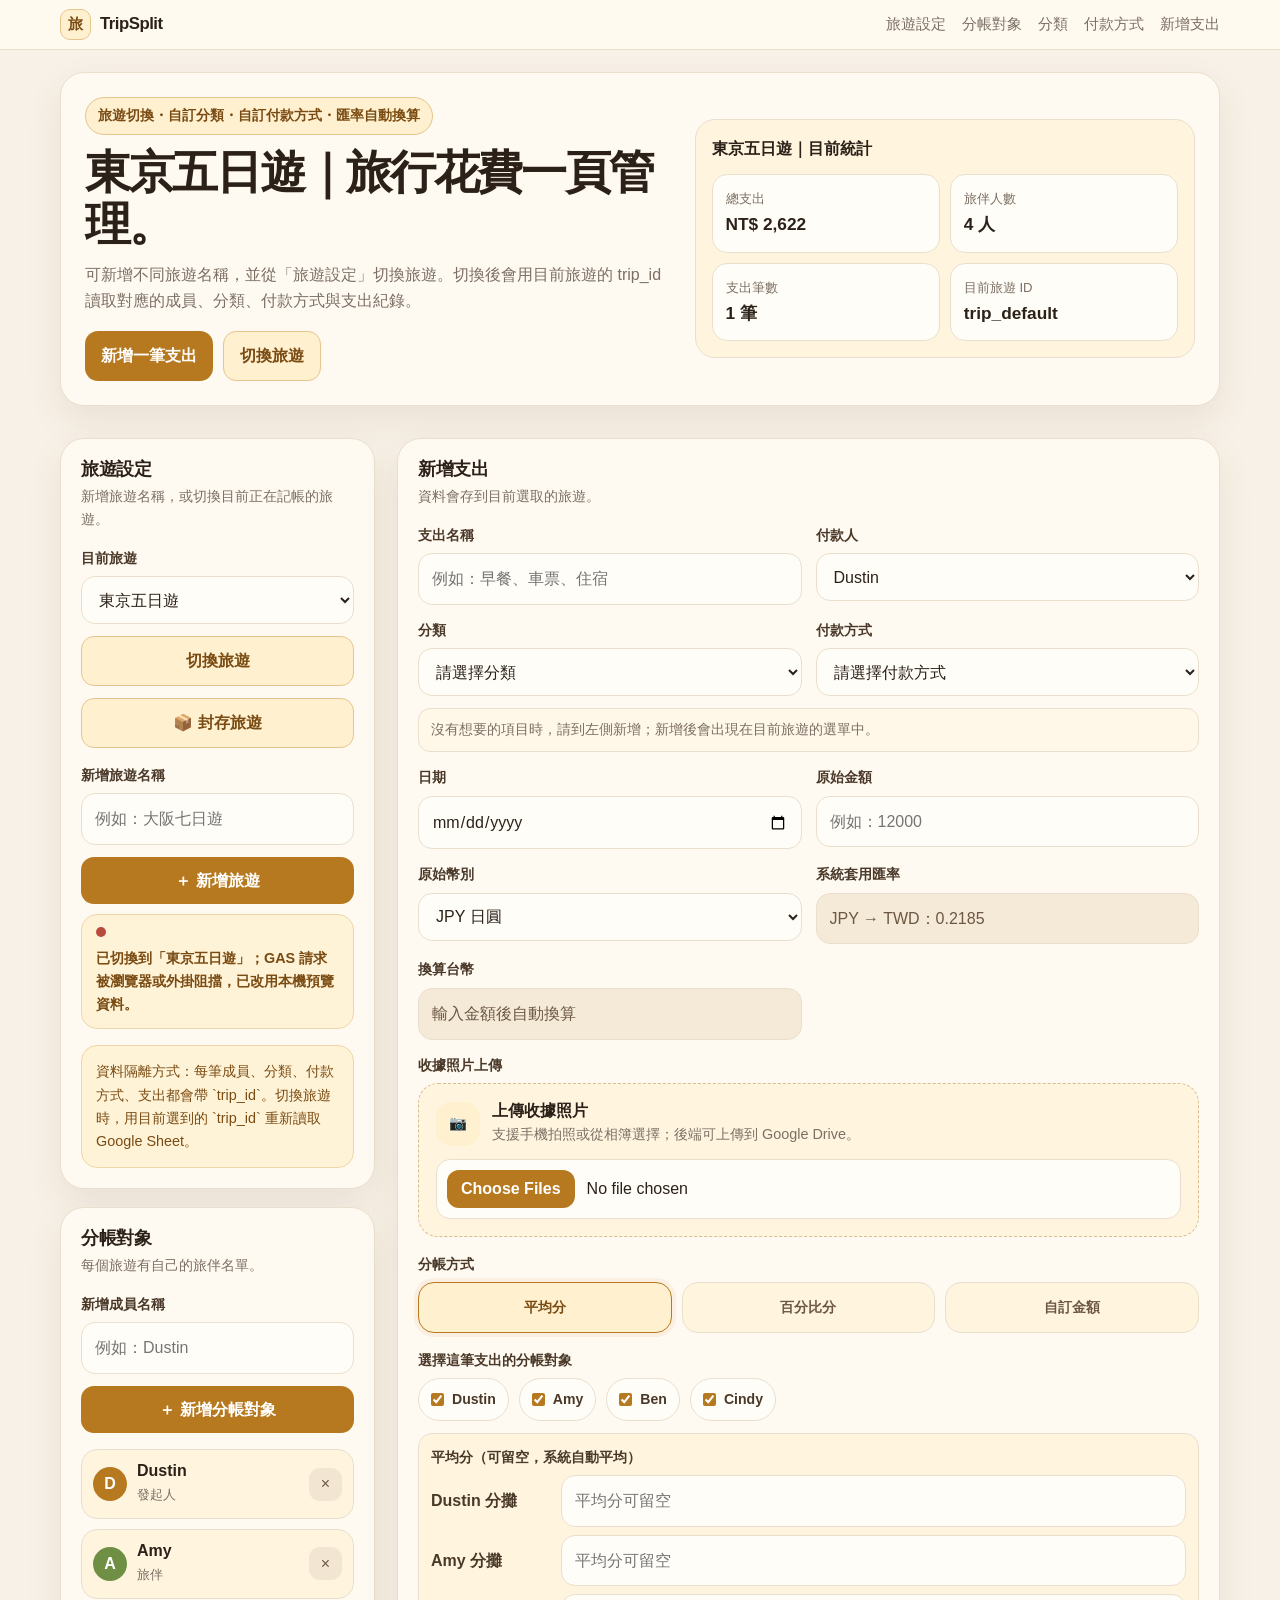
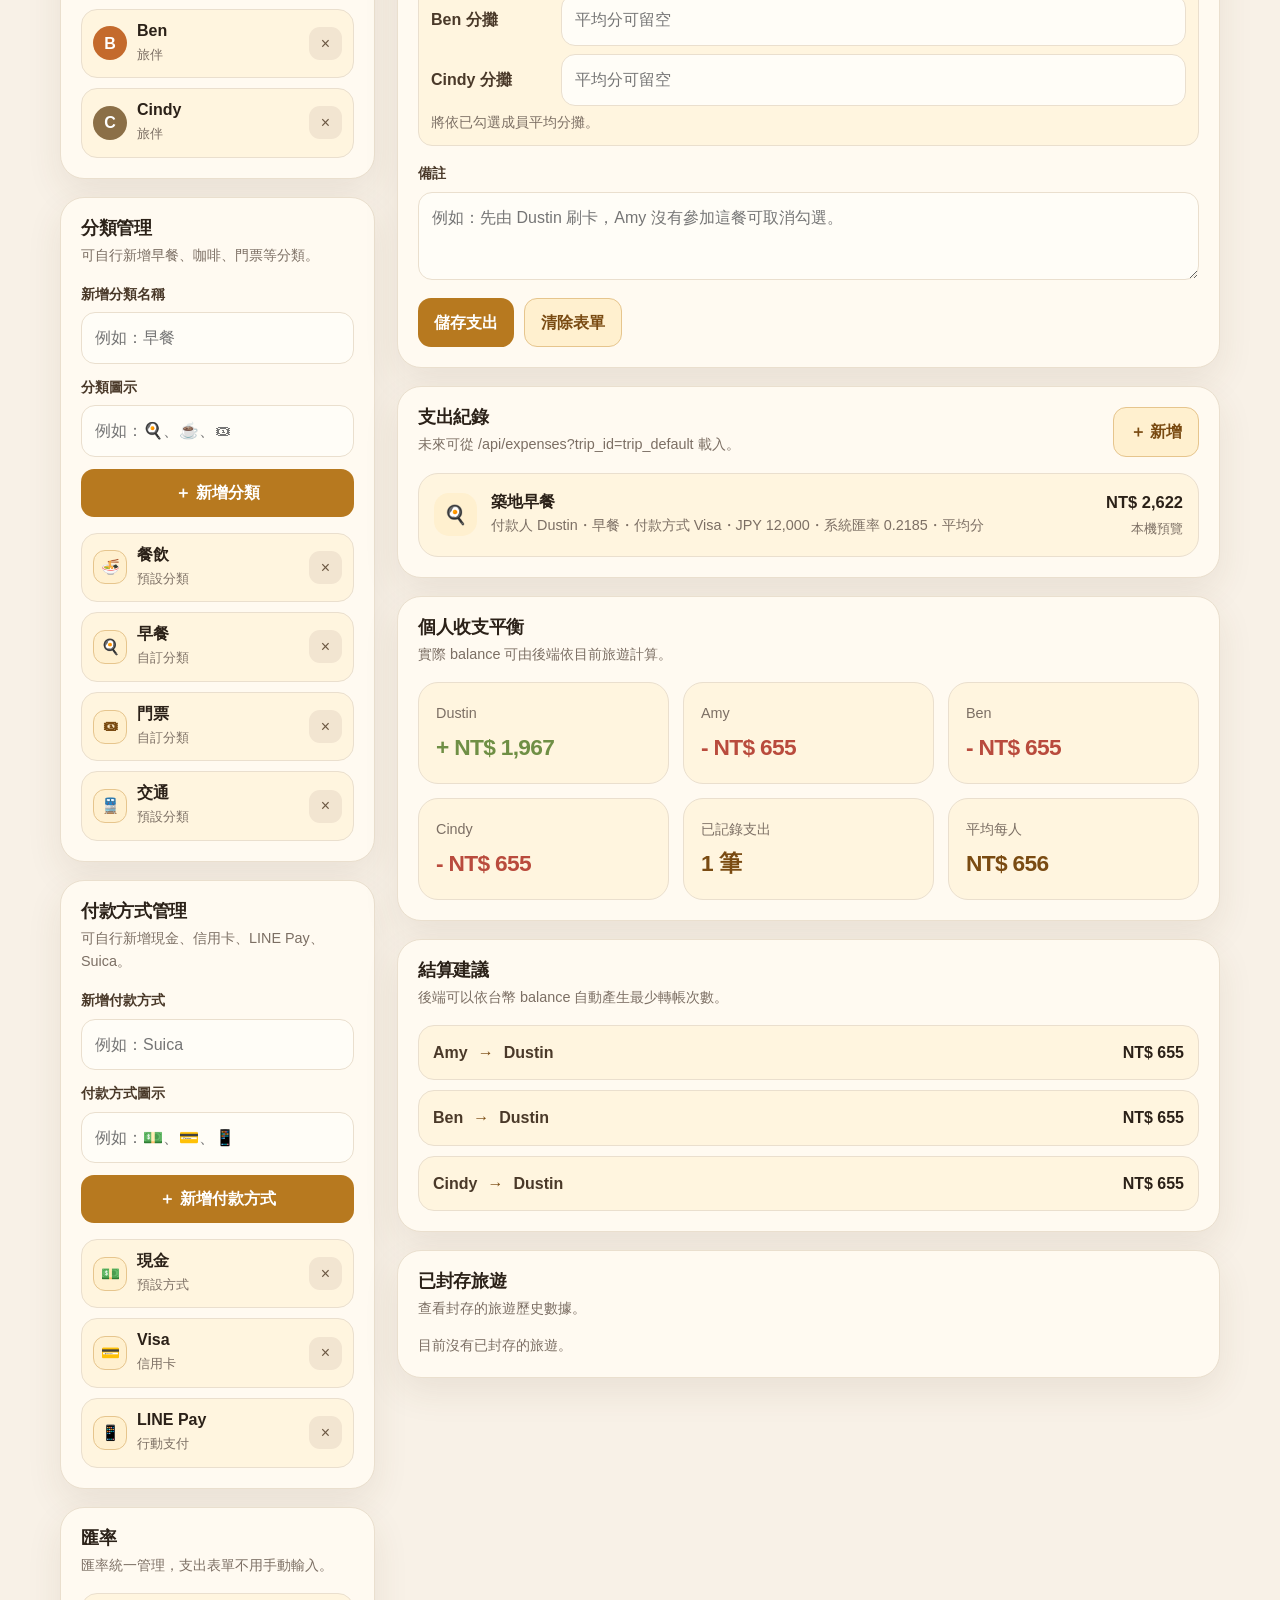
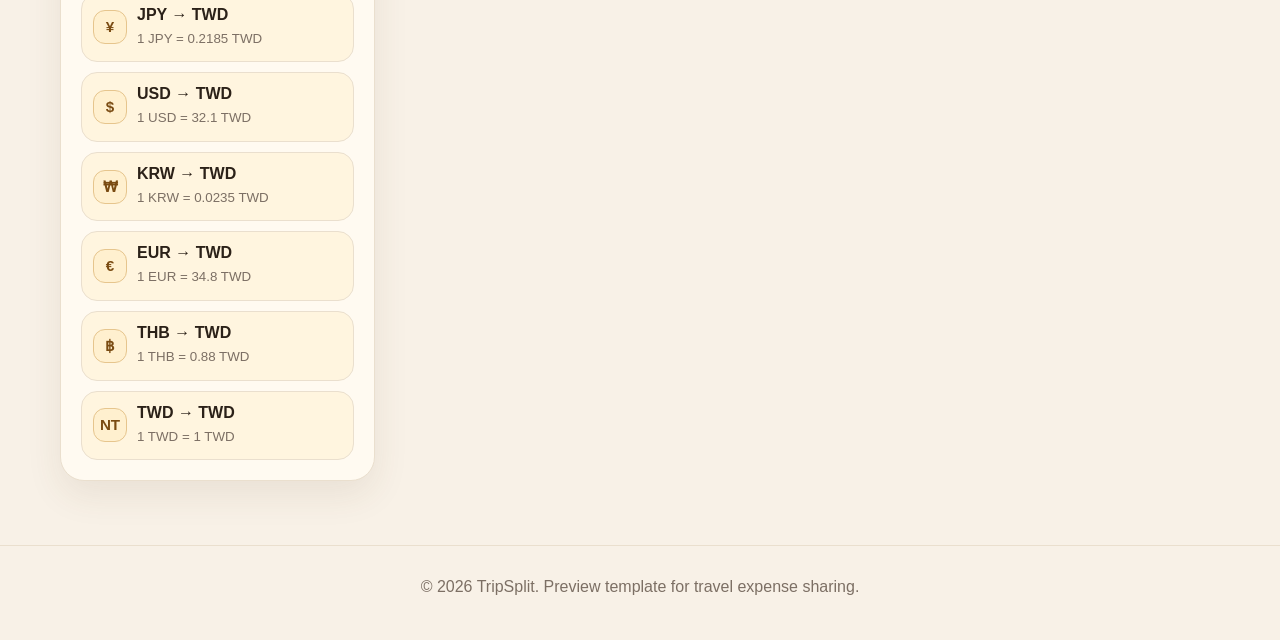
==== TripSplit.html @ 3dfe5d2a "first commit" ====
<!DOCTYPE html>
<html lang="zh-Hant">
<head>
  <meta charset="UTF-8" />
  <meta name="viewport" content="width=device-width, initial-scale=1.0" />
  <title>TripSplit｜旅遊記帳分帳</title>
  <link rel="icon" href="data:image/svg+xml,%3Csvg xmlns='http://www.w3.org/2000/svg' viewBox='0 0 64 64'%3E%3Ctext y='50' font-size='48'%3E%E6%97%85%3C/text%3E%3C/svg%3E" />
  <link rel="stylesheet" href="TripSplit.css?v=1" />
</head>
<body>
  <header class="app-header">
    <div class="container nav">
      <a href="#" class="brand" aria-label="TripSplit 首頁"><span class="brand-icon">旅</span><span>TripSplit</span></a>
      <nav class="nav-links" aria-label="主要導覽">
        <a href="#trip-settings">旅遊設定</a>
        <a href="#members">分帳對象</a>
        <a href="#categories">分類</a>
        <a href="#payment-methods">付款方式</a>
        <a href="#expense-form">新增支出</a>
      </nav>
    </div>
  </header>

  <main>
    <section class="hero">
      <div class="container">
        <div class="hero-card">
          <div>
            <div class="eyebrow">旅遊切換・自訂分類・自訂付款方式・匯率自動換算</div>
            <h1 id="hero-title">東京五日遊｜旅行花費一頁管理。</h1>
            <p>可新增不同旅遊名稱，並從「旅遊設定」切換旅遊。切換後會用目前旅遊的 trip_id 讀取對應的成員、分類、付款方式與支出紀錄。</p>
            <div class="actions">
              <a class="btn btn-primary" href="#expense-form">新增一筆支出</a>
              <a class="btn btn-soft" href="#trip-settings">切換旅遊</a>
            </div>
          </div>

          <aside class="trip-summary" aria-label="旅遊總覽">
            <h2 id="summary-trip-title">東京五日遊｜目前統計</h2>
            <div class="summary-grid">
              <div class="summary-item"><span>總支出</span><strong id="summary-total">NT$ 0</strong></div>
              <div class="summary-item"><span>旅伴人數</span><strong id="summary-member-count">0 人</strong></div>
              <div class="summary-item"><span>支出筆數</span><strong id="summary-count">0 筆</strong></div>
              <div class="summary-item"><span>目前旅遊 ID</span><strong id="summary-trip-id">trip_default</strong></div>
            </div>
          </aside>
        </div>
      </div>
    </section>

    <div class="container main-layout">
      <aside class="sidebar">
        <section class="card" id="trip-settings">
          <div class="card-header">
            <div class="card-title">
              <h2>旅遊設定</h2>
              <p>新增旅遊名稱，或切換目前正在記帳的旅遊。</p>
            </div>
          </div>
          <div class="card-body">
            <form class="stack-form" id="trip-switch-form">
              <div class="field">
                <label for="trip-select">目前旅遊</label>
                <select id="trip-select"></select>
              </div>
              <button class="btn btn-soft btn-block" type="submit">切換旅遊</button>
            </form>

            <div class="actions" style="margin-top:12px; gap: 8px;">
              <button id="archive-trip-btn" class="btn btn-soft" type="button" style="flex: 1;">📦 封存旅遊</button>
            </div>

            <form class="stack-form" id="trip-create-form" style="margin-top:16px;">
              <div class="field">
                <label for="new-trip-name">新增旅遊名稱</label>
                <input id="new-trip-name" type="text" placeholder="例如：大阪七日遊" autocomplete="off" />
              </div>
              <button class="btn btn-primary btn-block" type="submit">＋ 新增旅遊</button>
            </form>

            <div class="notice" id="sync-status"><span class="status-dot"></span>正在準備旅遊資料...</div>
            <div class="backend-note">資料隔離方式：每筆成員、分類、付款方式、支出都會帶 `trip_id`。切換旅遊時，用目前選到的 `trip_id` 重新讀取 Google Sheet。</div>
          </div>
        </section>

        <section class="card" id="members">
          <div class="card-header"><div class="card-title"><h2>分帳對象</h2><p>每個旅遊有自己的旅伴名單。</p></div></div>
          <div class="card-body">
            <form class="stack-form" id="member-form">
              <div class="field"><label for="member-name">新增成員名稱</label><input id="member-name" type="text" placeholder="例如：Dustin" autocomplete="off" /></div>
              <button class="btn btn-primary btn-block" type="submit">＋ 新增分帳對象</button>
            </form>
            <div class="item-list" id="member-list"></div>
          </div>
        </section>

        <section class="card" id="categories">
          <div class="card-header"><div class="card-title"><h2>分類管理</h2><p>可自行新增早餐、咖啡、門票等分類。</p></div></div>
          <div class="card-body">
            <form class="stack-form" id="category-form">
              <div class="field"><label for="new-category-name">新增分類名稱</label><input id="new-category-name" type="text" placeholder="例如：早餐" autocomplete="off" /></div>
              <div class="field"><label for="new-category-icon">分類圖示</label><input id="new-category-icon" type="text" placeholder="例如：🍳、☕、🎟" maxlength="4" /></div>
              <button class="btn btn-primary btn-block" type="submit">＋ 新增分類</button>
            </form>
            <div class="item-list" id="category-list"></div>
          </div>
        </section>

        <section class="card" id="payment-methods">
          <div class="card-header"><div class="card-title"><h2>付款方式管理</h2><p>可自行新增現金、信用卡、LINE Pay、Suica。</p></div></div>
          <div class="card-body">
            <form class="stack-form" id="payment-form">
              <div class="field"><label for="new-payment-name">新增付款方式</label><input id="new-payment-name" type="text" placeholder="例如：Suica" autocomplete="off" /></div>
              <div class="field"><label for="new-payment-icon">付款方式圖示</label><input id="new-payment-icon" type="text" placeholder="例如：💵、💳、📱" maxlength="4" /></div>
              <button class="btn btn-primary btn-block" type="submit">＋ 新增付款方式</button>
            </form>
            <div class="item-list" id="payment-list"></div>
          </div>
        </section>

        <section class="card">
          <div class="card-header"><div class="card-title"><h3>匯率</h3><p>匯率統一管理，支出表單不用手動輸入。</p></div></div>
          <div class="card-body"><div class="item-list" id="rate-list"></div></div>
        </section>
      </aside>

      <section class="content-stack">
        <section class="card" id="expense-form">
          <div class="card-header"><div class="card-title"><h2>新增支出</h2><p>資料會存到目前選取的旅遊。</p></div></div>
          <div class="card-body">
            <form id="expense-create-form" enctype="multipart/form-data">
              <div class="form-grid">
                <div class="field"><label for="expense-title">支出名稱</label><input id="expense-title" type="text" placeholder="例如：早餐、車票、住宿" required /></div>
                <div class="field"><label for="paid-by">付款人</label><select id="paid-by" required></select></div>
                <div class="field"><label for="category-id">分類</label><select id="category-id" required></select></div>
                <div class="field"><label for="payment-method-id">付款方式</label><select id="payment-method-id" required></select></div>
                <div class="inline-help">沒有想要的項目時，請到左側新增；新增後會出現在目前旅遊的選單中。</div>
                <div class="field"><label for="expense-date">日期</label><input id="expense-date" type="date" /></div>
                <div class="field"><label for="amount-original">原始金額</label><input id="amount-original" type="number" min="0" step="0.01" placeholder="例如：12000" required /></div>
                <div class="field">
                  <label for="expense-currency">原始幣別</label>
                  <select id="expense-currency" required><option value="JPY">JPY 日圓</option><option value="USD">USD 美元</option><option value="KRW">KRW 韓元</option><option value="EUR">EUR 歐元</option><option value="THB">THB 泰銖</option><option value="TWD">TWD 新台幣</option></select>
                </div>
                <div class="field"><label for="rate-preview">系統套用匯率</label><input id="rate-preview" type="text" readonly /></div>
                <div class="field"><label for="amount-twd">換算台幣</label><input id="amount-twd" type="text" readonly /></div>
                <div class="field full">
                  <label for="receipt-files">收據照片上傳</label>
                  <div class="upload-box">
                    <div class="upload-head"><span class="upload-icon">📷</span><div><strong>上傳收據照片</strong><span>支援手機拍照或從相簿選擇；後端可上傳到 Google Drive。</span></div></div>
                    <input id="receipt-files" type="file" accept="image/*" capture="environment" multiple />
                    <div class="receipt-preview" id="receipt-preview"></div>
                  </div>
                </div>
              </div>

              <div class="field full" style="margin-top:16px;">
                <label>分帳方式</label>
                <div class="split-type">
                  <label class="radio-card"><input type="radio" name="split_type" value="平均分" checked /><span>平均分</span></label>
                  <label class="radio-card"><input type="radio" name="split_type" value="百分比分" /><span>百分比分</span></label>
                  <label class="radio-card"><input type="radio" name="split_type" value="自訂金額" /><span>自訂金額</span></label>
                </div>
              </div>

              <div class="field full" style="margin-top:16px;">
                <label>選擇這筆支出的分帳對象</label>
                <div class="participant-options" id="participant-options"></div>
              </div>

              <div class="field full split-config" id="split-config" style="margin-top:12px; display:none;"></div>

              <div class="field full" style="margin-top:16px;"><label for="note">備註</label><textarea id="note" placeholder="例如：先由 Dustin 刷卡，Amy 沒有參加這餐可取消勾選。"></textarea></div>
              <div class="actions" style="margin-top:18px;"><button class="btn btn-primary" type="submit">儲存支出</button><button class="btn btn-soft" type="reset">清除表單</button></div>
            </form>
          </div>
        </section>

        <section class="card" id="expenses">
          <div class="card-header"><div class="card-title"><h2>支出紀錄</h2><p id="expense-list-subtitle">未來可從 /api/expenses?trip_id=... 載入。</p></div><a class="btn btn-soft" href="#expense-form">＋ 新增</a></div>
          <div class="card-body"><div class="expense-list" id="expense-list"></div></div>
        </section>

        <section class="card" id="balances">
          <div class="card-header"><div class="card-title"><h2>個人收支平衡</h2><p>實際 balance 可由後端依目前旅遊計算。</p></div></div>
          <div class="card-body">
            <div class="balance-grid member-balance-grid" id="balance-grid"></div>
          </div>
        </section>

        <section class="card" id="settlements">
          <div class="card-header"><div class="card-title"><h2>結算建議</h2><p>後端可以依台幣 balance 自動產生最少轉帳次數。</p></div></div>
          <div class="card-body"><div class="settlement-list" id="settlement-list"></div></div>
        </section>

        <section class="card" id="archived-trips">
          <div class="card-header"><div class="card-title"><h2>已封存旅遊</h2><p>查看封存的旅遊歷史數據。</p></div></div>
          <div class="card-body">
            <div class="item-list" id="archived-trips-list"></div>
          </div>
        </section>
      </section>
    </div>
  </main>

  <footer class="footer"><div class="container">© 2026 TripSplit. Preview template for travel expense sharing.</div></footer>

  <div class="receipt-modal" id="receipt-modal" aria-hidden="true" role="dialog" aria-label="收據照片預覽">
    <div class="receipt-modal-backdrop" data-close-receipt-modal="true"></div>
    <div class="receipt-modal-panel" role="document">
      <button class="receipt-modal-close" type="button" data-close-receipt-modal="true" aria-label="關閉照片">×</button>
      <img id="receipt-modal-image" src="" alt="收據照片" />
      <div class="receipt-modal-actions">
        <a id="receipt-modal-open-link" class="btn btn-soft" href="#" target="_blank" rel="noopener noreferrer">在新分頁開啟</a>
      </div>
    </div>
  </div>

  <script src="TripSplit.js?v=1"></script>
</body>
</html>
---- TripSplit.css ----
:root {
  --bg: #f8f1e7;
  --card: #fffaf1;
  --card-strong: #fff5df;
  --text: #2b2118;
  --muted: #7c6f64;
  --line: #eadfce;
  --primary: #b7791f;
  --primary-dark: #7a4b12;
  --primary-soft: #fff0cf;
  --green: #6f8f45;
  --orange: #c46a2c;
  --red: #b94b3d;
  --white: #fffdf7;
  --shadow: 0 14px 36px rgba(92, 64, 32, 0.09);
  --radius-lg: 24px;
}

* { box-sizing: border-box; margin: 0; padding: 0; }
html { scroll-behavior: smooth; }
body {
  font-family: -apple-system, BlinkMacSystemFont, "Segoe UI", "Noto Sans TC", "Microsoft JhengHei", sans-serif;
  background: var(--bg);
  color: var(--text);
  line-height: 1.6;
}
a { color: inherit; text-decoration: none; }
button, input, select, textarea { font: inherit; }
button { cursor: pointer; border: 0; }
.container { width: min(1160px, 92%); margin: 0 auto; }

.app-header {
  position: sticky;
  top: 0;
  z-index: 20;
  background: rgba(255, 250, 241, 0.94);
  border-bottom: 1px solid var(--line);
  backdrop-filter: blur(12px);
}
.nav { display: flex; align-items: center; justify-content: space-between; gap: 16px; padding: 9px 0; }
.brand { display: flex; align-items: center; gap: 9px; font-weight: 900; letter-spacing: -0.03em; font-size: 1.05rem; }
.brand-icon {
  width: 31px; height: 31px; display: grid; place-items: center; border-radius: 10px;
  color: var(--primary-dark); background: var(--primary-soft); border: 1px solid #e6c58d; font-size: 0.92rem;
}
.nav-links { display: flex; align-items: center; gap: 16px; color: var(--muted); font-size: 0.92rem; }
.nav-links a:hover { color: var(--primary-dark); }

.hero { padding: 22px 0 12px; }
.hero-card {
  display: grid; grid-template-columns: 1.08fr 0.92fr; gap: 22px; align-items: center;
  padding: 24px; border-radius: var(--radius-lg); background: var(--card); border: 1px solid var(--line); box-shadow: var(--shadow);
}
.eyebrow {
  display: inline-flex; align-items: center; gap: 8px; padding: 7px 12px; border-radius: 999px;
  background: var(--primary-soft); border: 1px solid #e6c58d; color: var(--primary-dark); font-weight: 900; font-size: 0.86rem; margin-bottom: 12px;
}
.hero h1 { max-width: 680px; font-size: clamp(1.65rem, 4vw, 2.85rem); line-height: 1.13; letter-spacing: -0.05em; margin-bottom: 12px; }
.hero p { max-width: 680px; color: var(--muted); font-size: 1rem; margin-bottom: 18px; }
.actions { display: flex; flex-wrap: wrap; gap: 10px; }

.btn {
  display: inline-flex; align-items: center; justify-content: center; gap: 8px; min-height: 43px; padding: 11px 16px;
  border-radius: 13px; font-weight: 900; transition: transform 0.2s ease, background 0.2s ease;
}
.btn:hover { transform: translateY(-1px); }
.btn-primary { color: white; background: var(--primary); }
.btn-primary:hover { background: var(--primary-dark); }
.btn-soft { color: var(--primary-dark); background: var(--primary-soft); border: 1px solid #e6c58d; }
.btn-block { width: 100%; }

.trip-summary { background: var(--card-strong); border: 1px solid var(--line); border-radius: 20px; padding: 16px; }
.trip-summary h2 { font-size: 1rem; margin-bottom: 12px; }
.summary-grid { display: grid; grid-template-columns: repeat(2, 1fr); gap: 10px; }
.summary-item { padding: 13px; border-radius: 15px; background: var(--white); border: 1px solid var(--line); }
.summary-item span { display: block; color: var(--muted); font-size: 0.82rem; margin-bottom: 2px; }
.summary-item strong { font-size: 1.08rem; }

.main-layout { display: grid; grid-template-columns: 315px 1fr; gap: 22px; padding: 20px 0 64px; align-items: start; }
.sidebar, .content-stack { display: grid; gap: 18px; }
.card { background: var(--card); border: 1px solid var(--line); border-radius: var(--radius-lg); box-shadow: var(--shadow); }
.card-header { display: flex; align-items: flex-start; justify-content: space-between; gap: 16px; padding: 20px 20px 0; margin-bottom: 16px; }
.card-title h2, .card-title h3 { font-size: 1.1rem; line-height: 1.25; letter-spacing: -0.02em; }
.card-title p { color: var(--muted); font-size: 0.9rem; margin-top: 4px; }
.card-body { padding: 0 20px 20px; }

.form-grid { display: grid; grid-template-columns: repeat(2, minmax(0, 1fr)); gap: 14px; align-items: start; }
.form-grid-3 { display: grid; grid-template-columns: repeat(3, minmax(0, 1fr)); gap: 14px; }
.field { display: grid; gap: 7px; min-width: 0; }
.field.full { grid-column: 1 / -1; }
label { color: #4a3929; font-weight: 900; font-size: 0.88rem; }
input, select, textarea {
  width: 100%; min-height: 48px; border: 1px solid var(--line); border-radius: 14px; background: var(--white);
  color: var(--text); padding: 12px 13px; outline: none; transition: border-color 0.2s ease, box-shadow 0.2s ease;
}
input[readonly] { background: #f5ead8; color: #6b5742; cursor: not-allowed; }
textarea { resize: vertical; min-height: 88px; }
input:focus, select:focus, textarea:focus { border-color: var(--primary); box-shadow: 0 0 0 4px rgba(183, 121, 31, 0.14); }
input[type="file"] { padding: 10px; background: var(--white); }
input[type="file"]::file-selector-button {
  margin-right: 12px; border: 0; border-radius: 12px; padding: 10px 14px; color: white; background: var(--primary); font-weight: 900; cursor: pointer;
}
.field-hint { color: var(--muted); font-size: 0.85rem; line-height: 1.5; }
.inline-help {
  grid-column: 1 / -1; margin-top: -2px; padding: 10px 12px; border-radius: 12px; background: #fff7e8;
  border: 1px solid var(--line); color: var(--muted); font-size: 0.85rem;
}

.stack-form { display: grid; gap: 12px; }
.item-list { display: grid; gap: 10px; margin-top: 16px; }
.list-row {
  display: flex; align-items: center; justify-content: space-between; gap: 12px; padding: 11px;
  border: 1px solid var(--line); border-radius: 16px; background: var(--card-strong);
}
.list-info { display: flex; align-items: center; gap: 10px; min-width: 0; }
.avatar, .mini-icon {
  flex: 0 0 auto; width: 34px; height: 34px; display: grid; place-items: center; border-radius: 50%; color: white; font-weight: 900; background: var(--primary);
}
.mini-icon { border-radius: 12px; color: var(--primary-dark); background: var(--primary-soft); border: 1px solid #e6c58d; font-size: 0.95rem; }
.avatar.green { background: var(--green); }
.avatar.orange { background: var(--orange); }
.avatar.purple { background: #8b6f47; }
.list-info strong { display: block; line-height: 1.25; }
.list-info small { color: var(--muted); }
.icon-btn { width: 33px; height: 33px; border-radius: 11px; display: grid; place-items: center; background: #f2e5d1; color: #6b5742; }
.icon-btn:hover { background: #f3d6cf; color: var(--red); }

.split-type { display: grid; grid-template-columns: repeat(3, 1fr); gap: 10px; }
.radio-card { position: relative; }
.radio-card input { position: absolute; opacity: 0; pointer-events: none; }
.radio-card span {
  display: block; height: 100%; padding: 13px; border: 1px solid var(--line); border-radius: 16px;
  background: var(--card-strong); font-weight: 900; text-align: center; color: #6b5742;
}
.radio-card input:checked + span { border-color: var(--primary); background: var(--primary-soft); color: var(--primary-dark); box-shadow: 0 0 0 4px rgba(183, 121, 31, 0.08); }
.participant-options { display: flex; flex-wrap: wrap; gap: 10px; }
.check-chip {
  display: inline-flex; align-items: center; gap: 8px; border-radius: 999px; border: 1px solid var(--line);
  background: var(--white); color: #4a3929; padding: 9px 12px; font-weight: 900; font-size: 0.88rem; cursor: pointer;
}
.check-chip input { width: auto; min-height: auto; accent-color: var(--primary); box-shadow: none; }

.split-config {
  padding: 12px;
  border: 1px solid var(--line);
  border-radius: 14px;
  background: var(--card-strong);
}
.split-input-grid { display: grid; gap: 8px; }
.split-input-row {
  display: grid;
  grid-template-columns: 120px 1fr;
  align-items: center;
  gap: 10px;
}
.split-input-row span { font-weight: 900; color: #4a3929; }

.upload-box { display: grid; gap: 12px; padding: 17px; border: 1.5px dashed #d9bd8f; border-radius: 20px; background: var(--card-strong); }
.upload-head { display: flex; align-items: center; gap: 12px; }
.upload-icon { width: 44px; height: 44px; display: grid; place-items: center; border-radius: 15px; color: var(--primary-dark); background: var(--primary-soft); font-size: 1.25rem; }
.upload-head strong { display: block; color: var(--text); line-height: 1.25; }
.upload-head span { color: var(--muted); font-size: 0.9rem; }
.receipt-preview { display: none; gap: 10px; flex-wrap: wrap; }
.receipt-preview-item {
  position: relative;
  width: 86px;
  height: 86px;
}
.receipt-preview img { width: 86px; height: 86px; object-fit: cover; border-radius: 14px; border: 1px solid var(--line); background: var(--white); }
.receipt-preview-remove {
  position: absolute;
  top: -6px;
  right: -6px;
  width: 24px;
  height: 24px;
  border-radius: 999px;
  border: 1px solid #d6b07b;
  background: #fff4df;
  color: #7a4b12;
  font-size: 1rem;
  line-height: 1;
  display: grid;
  place-items: center;
  padding: 0;
}
.receipt-preview-remove:hover {
  background: #fbe2d2;
  color: var(--red);
}

.notice {
  display: flex; flex-wrap: wrap; align-items: center; gap: 10px; margin-top: 10px; padding: 12px 14px;
  border-radius: 16px; background: #fff3d7; border: 1px solid #efd6aa; color: #7a4b12; font-size: 0.9rem; font-weight: 900;
}
.status-dot { width: 10px; height: 10px; border-radius: 50%; background: var(--green); }

.expense-list { display: grid; gap: 12px; }
.expense-item {
  display: grid; grid-template-columns: auto 1fr auto; gap: 14px; align-items: center; padding: 15px;
  border: 1px solid var(--line); border-radius: 20px; background: var(--card-strong);
}
.expense-icon { width: 43px; height: 43px; display: grid; place-items: center; border-radius: 15px; color: var(--primary-dark); background: var(--primary-soft); font-size: 1.15rem; }
.expense-meta strong { display: block; line-height: 1.25; }
.expense-meta span { color: var(--muted); font-size: 0.9rem; }
.expense-links { margin-top: 8px; }
.receipt-link {
  display: inline-flex;
  align-items: center;
  gap: 6px;
  padding: 6px 10px;
  border-radius: 10px;
  border: 1px solid #e6c58d;
  background: var(--primary-soft);
  color: var(--primary-dark);
  font-size: 0.84rem;
  font-weight: 900;
}
.receipt-link:hover { background: #ffe8be; }
.expense-amount { text-align: right; }
.expense-amount strong { display: block; font-size: 1.03rem; }
.expense-amount small { color: var(--muted); }

.balance-grid { display: grid; grid-template-columns: repeat(3, 1fr); gap: 14px; }
.member-balance-grid { grid-template-columns: repeat(3, minmax(0, 1fr)); }
.balance-card { padding: 17px; border-radius: 20px; background: var(--card-strong); border: 1px solid var(--line); }
.balance-card span { color: var(--muted); font-size: 0.9rem; }
.balance-card strong { display: block; font-size: 1.42rem; letter-spacing: -0.03em; margin-top: 4px; }
.positive { color: var(--green); }
.negative { color: var(--red); }
.neutral { color: var(--primary-dark); }
.settlement-list { display: grid; gap: 10px; }
.settlement-item {
  display: flex; align-items: center; justify-content: space-between; gap: 12px; padding: 14px;
  border-radius: 16px; background: var(--card-strong); border: 1px solid var(--line);
}
.settlement-route { display: flex; align-items: center; gap: 10px; color: #4a3929; font-weight: 900; }
.arrow { color: var(--primary-dark); }
.backend-note { margin-top: 16px; padding: 14px; border-radius: 16px; background: #fff3d7; border: 1px solid #efd6aa; color: #7a4b12; font-size: 0.9rem; }

.receipt-modal {
  position: fixed;
  inset: 0;
  z-index: 200;
  display: none;
}
.receipt-modal.show { display: block; }
.receipt-modal-backdrop {
  position: absolute;
  inset: 0;
  background: rgba(20, 15, 10, 0.6);
}
.receipt-modal-panel {
  position: relative;
  width: min(92vw, 760px);
  max-height: 90vh;
  margin: 5vh auto;
  border-radius: 20px;
  border: 1px solid var(--line);
  background: var(--card);
  box-shadow: var(--shadow);
  padding: 16px;
  display: grid;
  gap: 12px;
}
.receipt-modal-close {
  justify-self: end;
  width: 36px;
  height: 36px;
  border-radius: 11px;
  background: #f2e5d1;
  color: #6b5742;
  font-size: 1.3rem;
  line-height: 1;
}
.receipt-modal-close:hover { background: #f3d6cf; color: var(--red); }
#receipt-modal-image {
  width: 100%;
  max-height: 66vh;
  object-fit: contain;
  border: 1px solid var(--line);
  border-radius: 14px;
  background: var(--white);
}
.receipt-modal-actions {
  display: flex;
  justify-content: flex-end;
}

.footer { padding: 28px 0 40px; text-align: center; color: var(--muted); border-top: 1px solid var(--line); }

@media (max-width: 980px) {
  .hero-card, .main-layout { grid-template-columns: 1fr; }
  .main-layout { padding-top: 18px; }
  .sidebar { grid-template-columns: repeat(2, 1fr); }
}
@media (max-width: 760px) {
  .nav-links { display: none; }
  .hero-card { padding: 20px; border-radius: 20px; }
  .summary-grid, .form-grid, .form-grid-3, .split-type, .balance-grid, .sidebar { grid-template-columns: 1fr; }
  .expense-item { grid-template-columns: auto 1fr; }
  .expense-amount { grid-column: 1 / -1; text-align: left; padding-left: 57px; }
}
@media (max-width: 460px) {
  .container { width: min(100% - 28px, 1160px); }
  .card-header, .card-body { padding-left: 16px; padding-right: 16px; }
  .actions .btn { width: 100%; }
  .settlement-item { align-items: flex-start; flex-direction: column; }
}
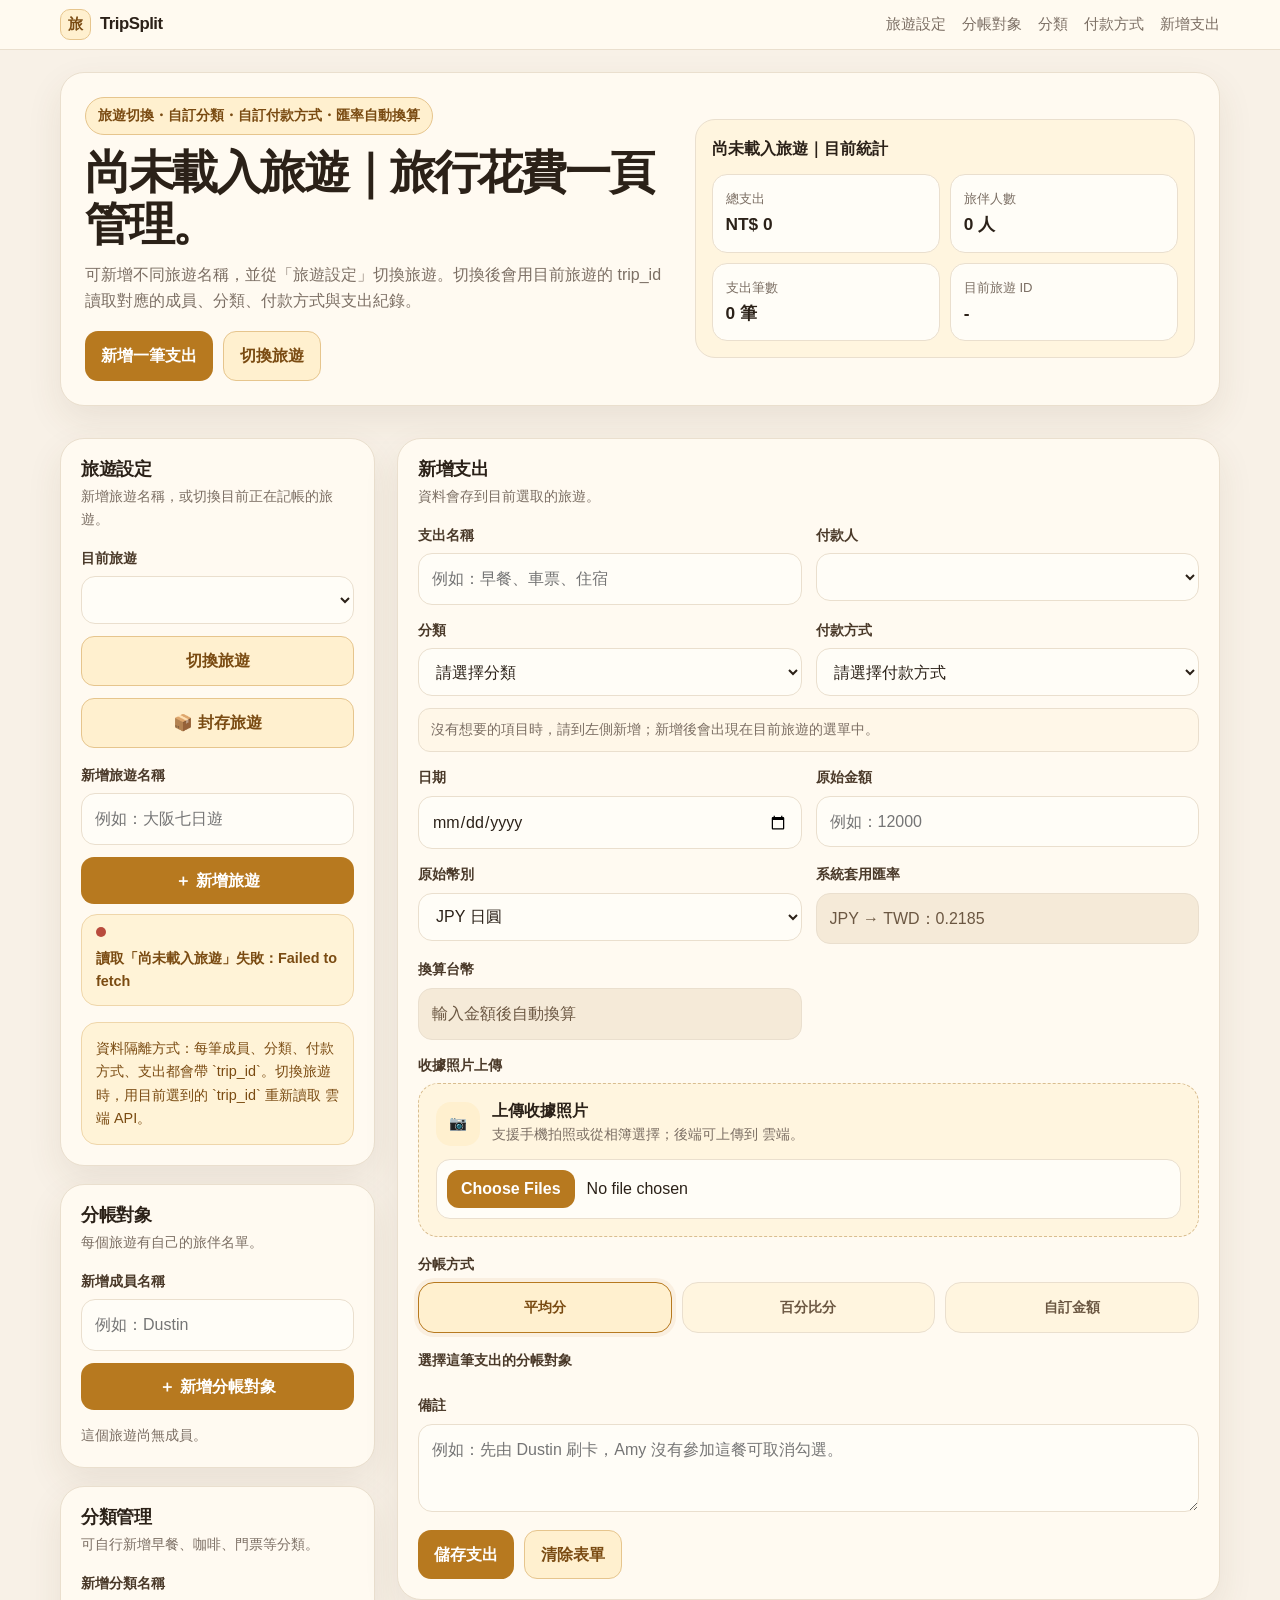
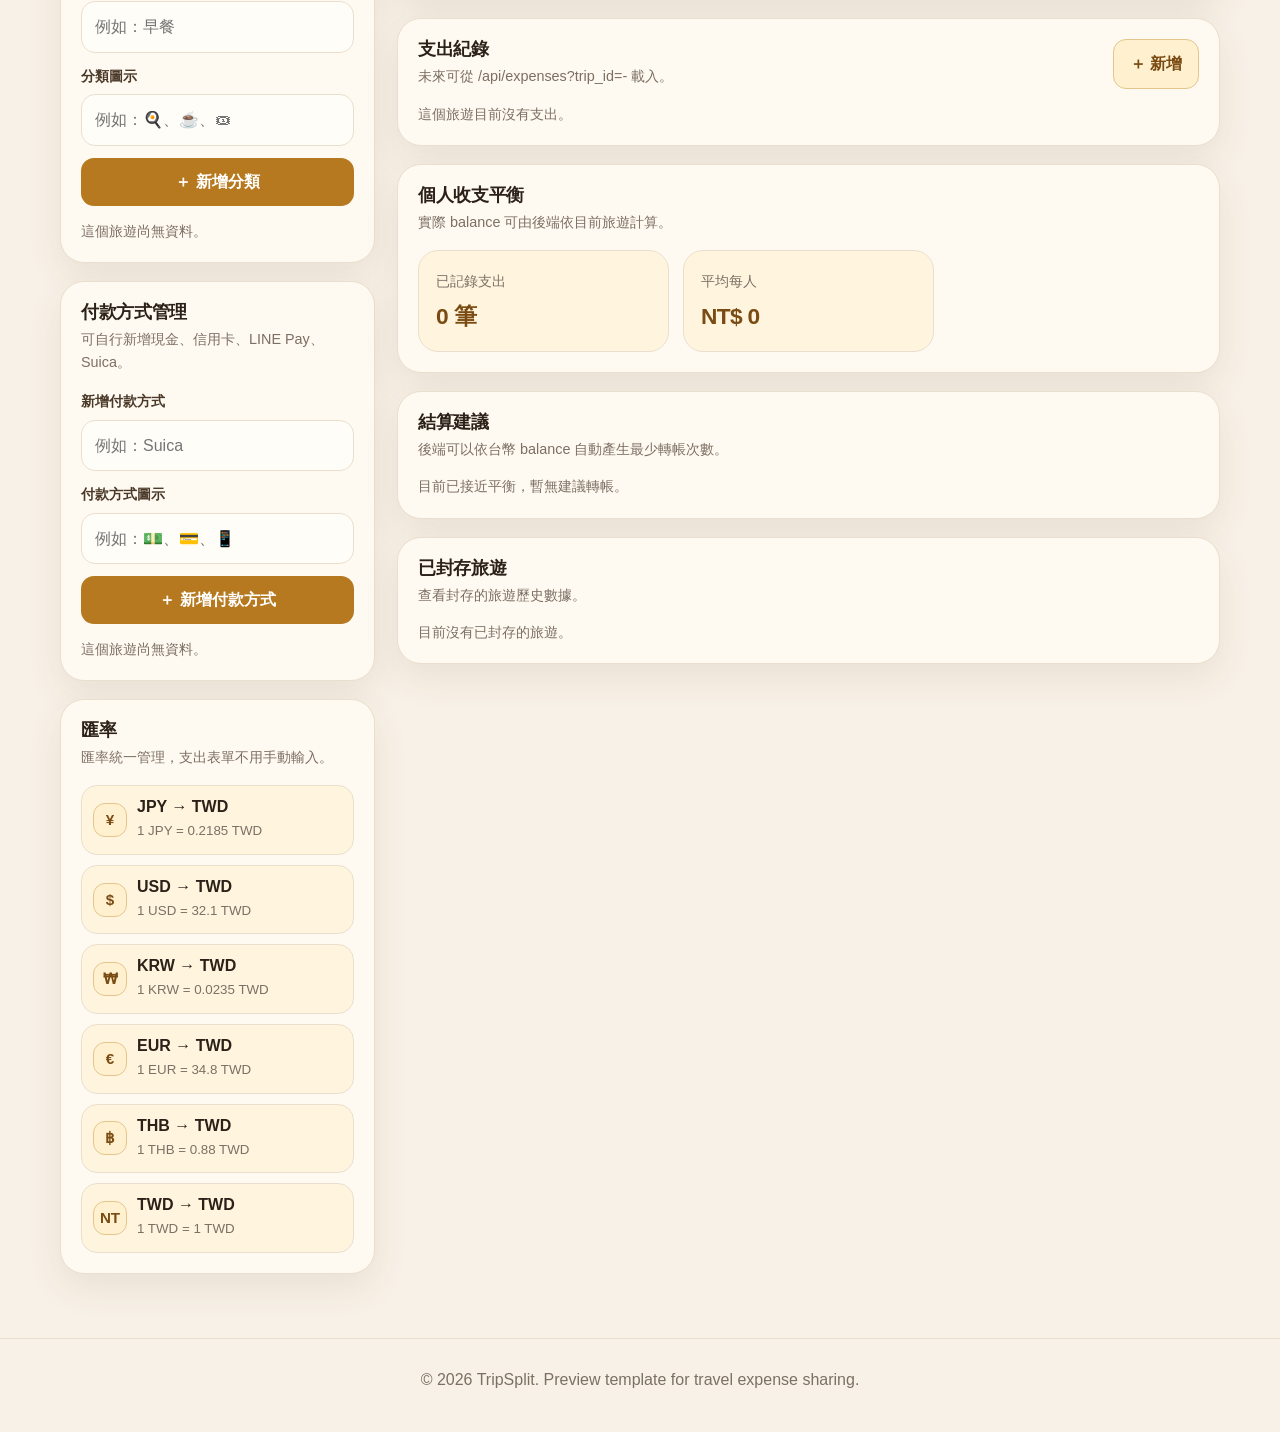
==== commit dc1d1e3f: "切換前端資料來源至 RESTful 雲端 API 全面移除 GAS/JSONP，改用 fetch 呼叫 REST API。重構資料存取流程，支援多種 API 回傳格式，調整欄位命名與錯誤處理。支出收據" ====
--- a/TripSplit.html
+++ b/TripSplit.html
@@ -79,7 +79,7 @@
             </form>
 
             <div class="notice" id="sync-status"><span class="status-dot"></span>正在準備旅遊資料...</div>
-            <div class="backend-note">資料隔離方式：每筆成員、分類、付款方式、支出都會帶 `trip_id`。切換旅遊時，用目前選到的 `trip_id` 重新讀取 Google Sheet。</div>
+            <div class="backend-note">資料隔離方式：每筆成員、分類、付款方式、支出都會帶 `trip_id`。切換旅遊時，用目前選到的 `trip_id` 重新讀取 雲端 API。</div>
           </div>
         </section>
 
@@ -146,7 +146,7 @@
                 <div class="field full">
                   <label for="receipt-files">收據照片上傳</label>
                   <div class="upload-box">
-                    <div class="upload-head"><span class="upload-icon">📷</span><div><strong>上傳收據照片</strong><span>支援手機拍照或從相簿選擇；後端可上傳到 Google Drive。</span></div></div>
+                    <div class="upload-head"><span class="upload-icon">📷</span><div><strong>上傳收據照片</strong><span>支援手機拍照或從相簿選擇；後端可上傳到 雲端。</span></div></div>
                     <input id="receipt-files" type="file" accept="image/*" capture="environment" multiple />
                     <div class="receipt-preview" id="receipt-preview"></div>
                   </div>
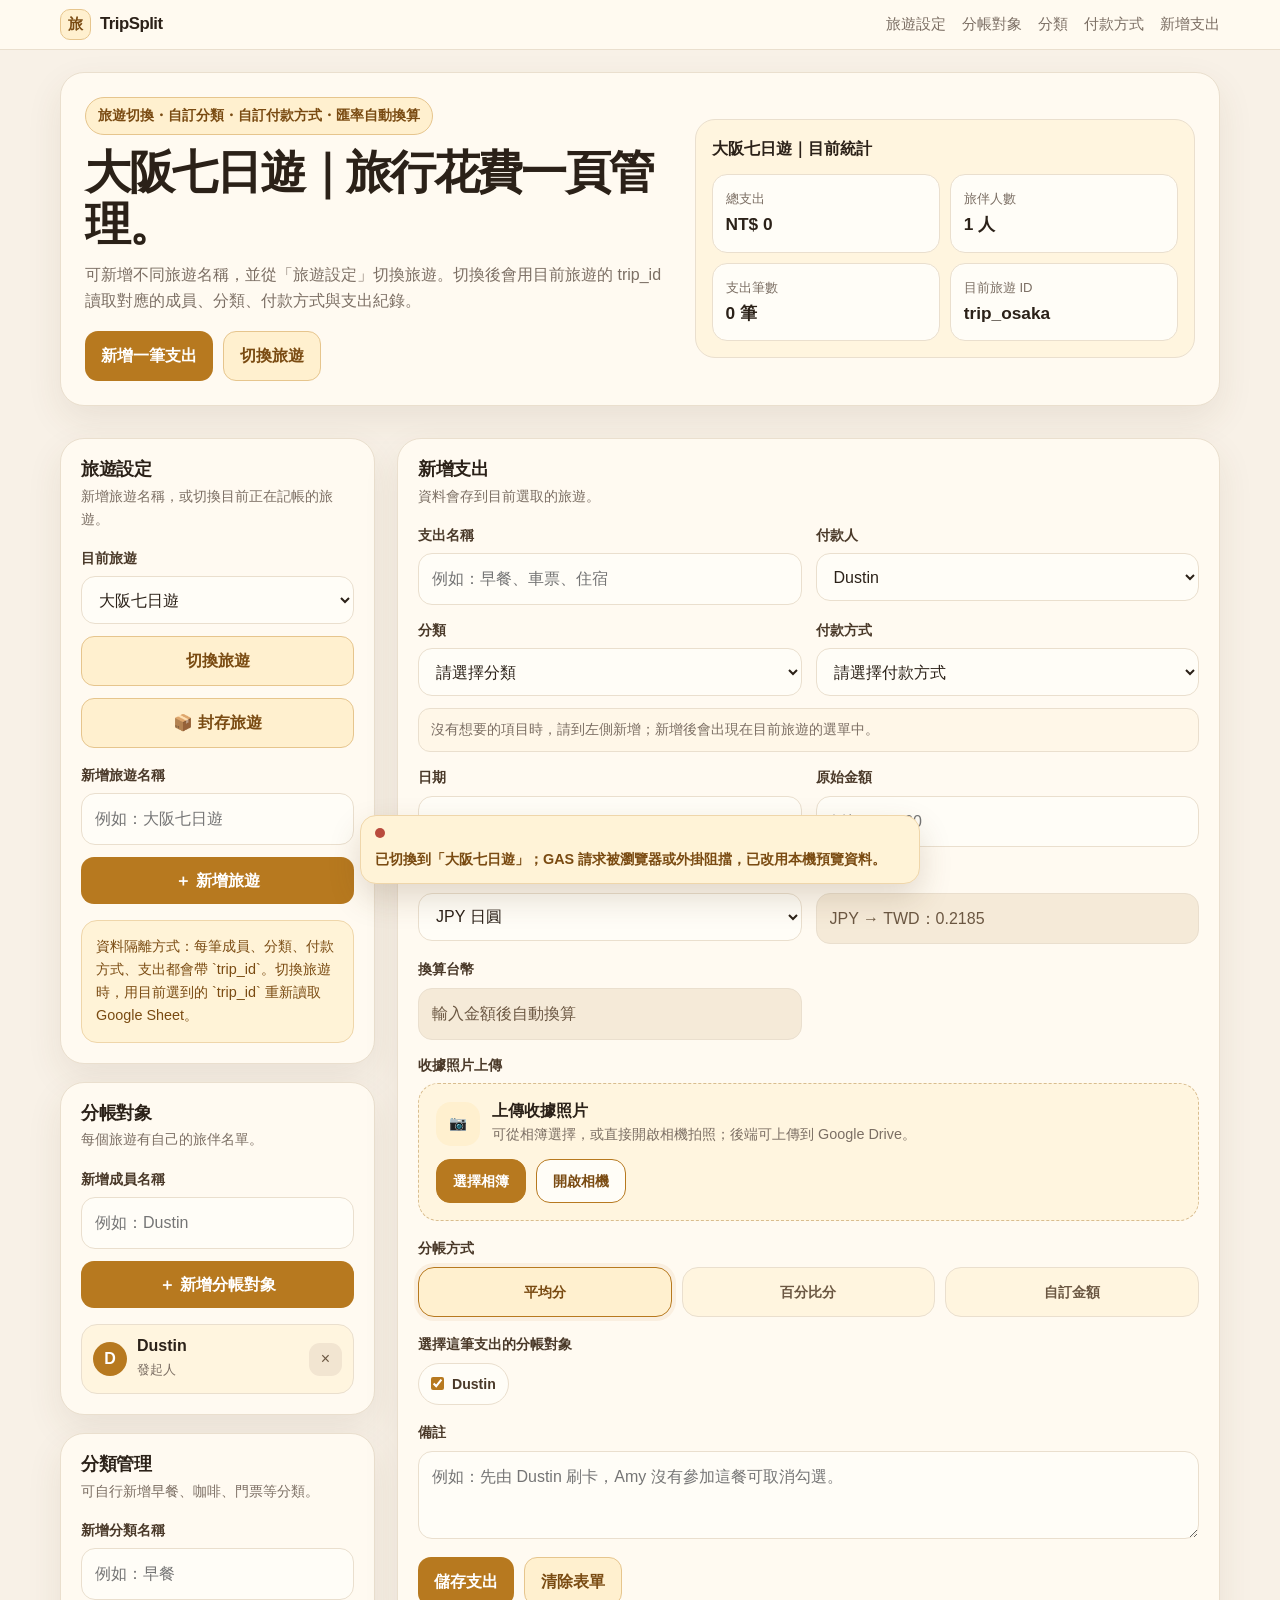
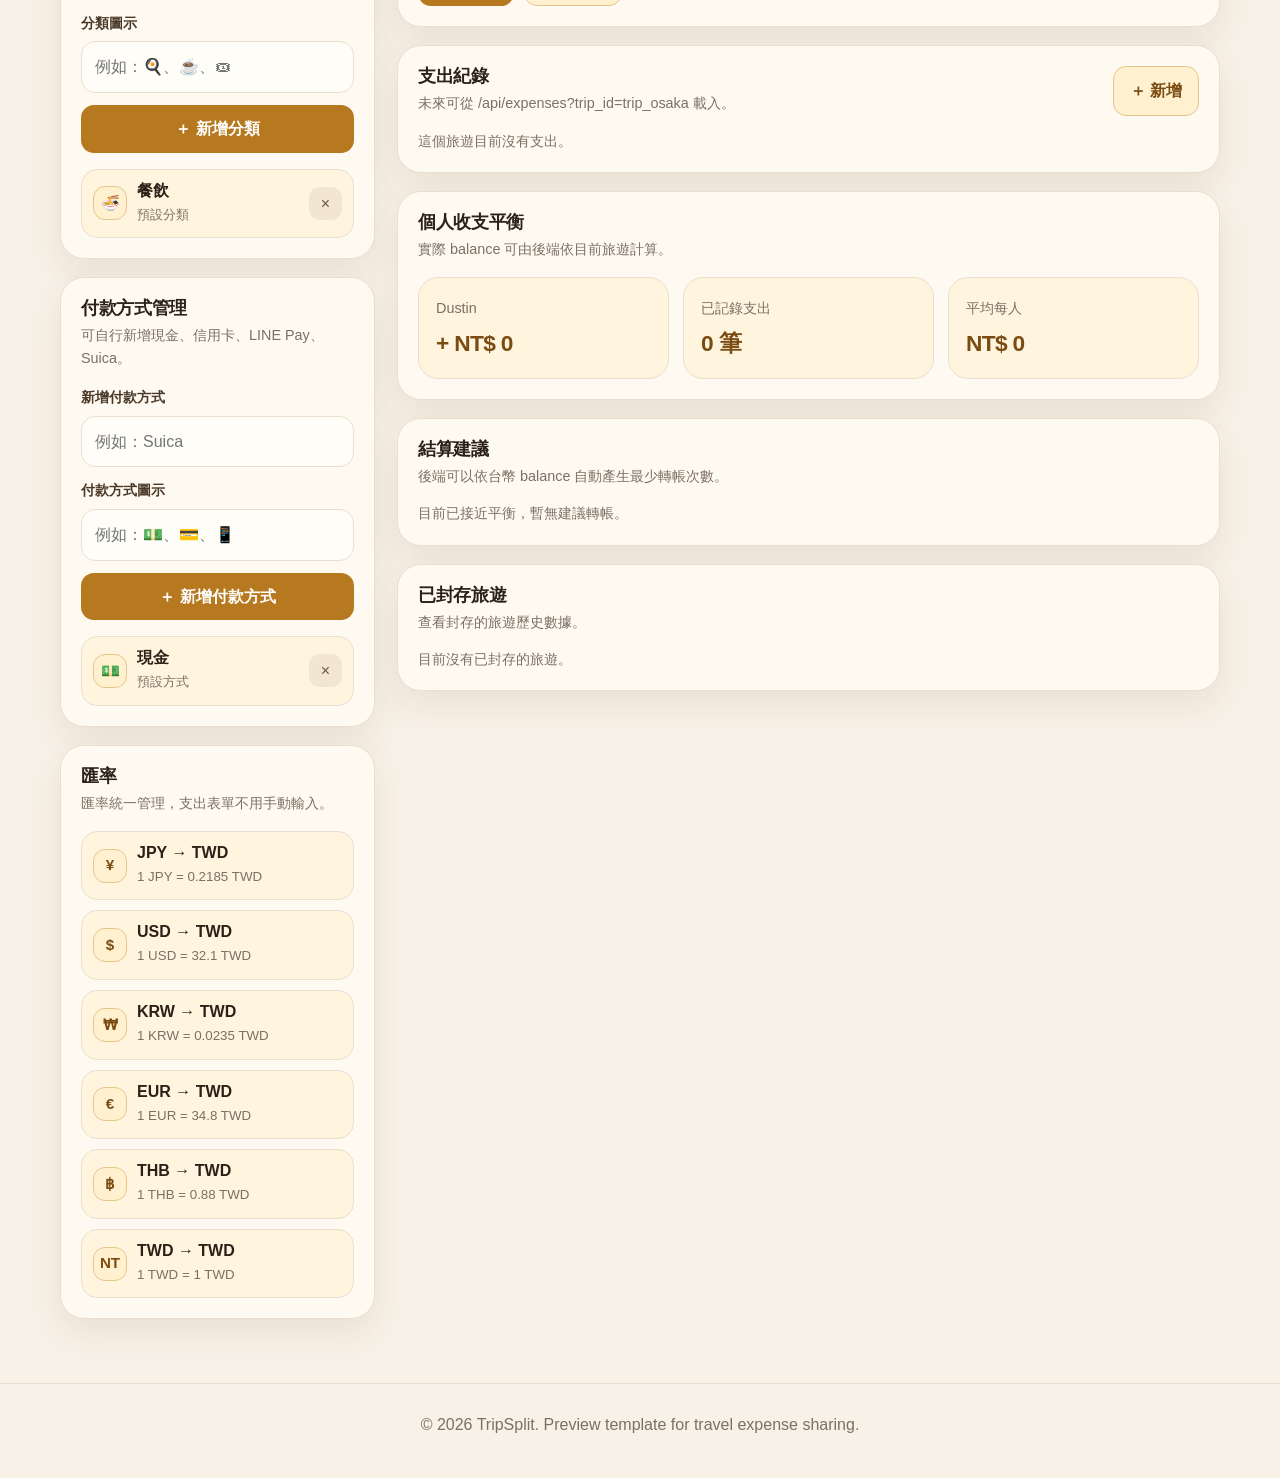
==== commit 680c21f9: "優化收據照片上傳 UI，支援相簿與相機選擇 將收據上傳分為「選擇相簿」與「開啟相機」兩個按鈕，並以 label+input 隱藏檔案輸入框，提升使用體驗。新增相關 CSS 樣式，優化按鈕外觀。JS 支" ====
--- a/TripSplit.html
+++ b/TripSplit.html
@@ -79,7 +79,7 @@
             </form>
 
             <div class="notice" id="sync-status"><span class="status-dot"></span>正在準備旅遊資料...</div>
-            <div class="backend-note">資料隔離方式：每筆成員、分類、付款方式、支出都會帶 `trip_id`。切換旅遊時，用目前選到的 `trip_id` 重新讀取 雲端 API。</div>
+            <div class="backend-note">資料隔離方式：每筆成員、分類、付款方式、支出都會帶 `trip_id`。切換旅遊時，用目前選到的 `trip_id` 重新讀取 Google Sheet。</div>
           </div>
         </section>
 
@@ -144,10 +144,15 @@
                 <div class="field"><label for="rate-preview">系統套用匯率</label><input id="rate-preview" type="text" readonly /></div>
                 <div class="field"><label for="amount-twd">換算台幣</label><input id="amount-twd" type="text" readonly /></div>
                 <div class="field full">
-                  <label for="receipt-files">收據照片上傳</label>
+                  <label>收據照片上傳</label>
                   <div class="upload-box">
-                    <div class="upload-head"><span class="upload-icon">📷</span><div><strong>上傳收據照片</strong><span>支援手機拍照或從相簿選擇；後端可上傳到 雲端。</span></div></div>
-                    <input id="receipt-files" type="file" accept="image/*" capture="environment" multiple />
+                    <div class="upload-head"><span class="upload-icon">📷</span><div><strong>上傳收據照片</strong><span>可從相簿選擇，或直接開啟相機拍照；後端可上傳到 Google Drive。</span></div></div>
+                    <div class="upload-actions">
+                      <label class="upload-trigger" for="receipt-files">選擇相簿</label>
+                      <label class="upload-trigger secondary" for="receipt-camera-files">開啟相機</label>
+                    </div>
+                    <input id="receipt-files" class="file-input" type="file" accept="image/*" multiple />
+                    <input id="receipt-camera-files" class="file-input" type="file" accept="image/*" capture="environment" />
                     <div class="receipt-preview" id="receipt-preview"></div>
                   </div>
                 </div>
--- a/TripSplit.css
+++ b/TripSplit.css
@@ -154,12 +154,42 @@
   gap: 10px;
 }
 .split-input-row span { font-weight: 900; color: #4a3929; }
+#split-summary {
+  margin-top: 2px;
+  font-weight: 900;
+  color: var(--primary-dark);
+}
 
 .upload-box { display: grid; gap: 12px; padding: 17px; border: 1.5px dashed #d9bd8f; border-radius: 20px; background: var(--card-strong); }
 .upload-head { display: flex; align-items: center; gap: 12px; }
 .upload-icon { width: 44px; height: 44px; display: grid; place-items: center; border-radius: 15px; color: var(--primary-dark); background: var(--primary-soft); font-size: 1.25rem; }
 .upload-head strong { display: block; color: var(--text); line-height: 1.25; }
 .upload-head span { color: var(--muted); font-size: 0.9rem; }
+.upload-actions { display: flex; gap: 10px; flex-wrap: wrap; }
+.upload-trigger {
+  display: inline-grid;
+  place-items: center;
+  min-height: 44px;
+  padding: 10px 16px;
+  border: 1px solid var(--primary);
+  border-radius: 14px;
+  background: var(--primary);
+  color: #fff;
+  font-weight: 900;
+  cursor: pointer;
+  user-select: none;
+}
+.upload-trigger.secondary {
+  background: var(--white);
+  color: var(--primary-dark);
+}
+.file-input {
+  position: absolute;
+  width: 1px;
+  height: 1px;
+  opacity: 0;
+  pointer-events: none;
+}
 .receipt-preview { display: none; gap: 10px; flex-wrap: wrap; }
 .receipt-preview-item {
   position: relative;
@@ -193,6 +223,16 @@
   border-radius: 16px; background: #fff3d7; border: 1px solid #efd6aa; color: #7a4b12; font-size: 0.9rem; font-weight: 900;
 }
 .status-dot { width: 10px; height: 10px; border-radius: 50%; background: var(--green); }
+#sync-status.is-floating {
+  position: fixed;
+  left: 50%;
+  bottom: 16px;
+  z-index: 80;
+  width: min(560px, calc(100% - 28px));
+  margin: 0;
+  box-shadow: 0 14px 32px rgba(92, 64, 32, 0.18);
+  transform: translateX(-50%);
+}
 
 .expense-list { display: grid; gap: 12px; }
 .expense-item {
